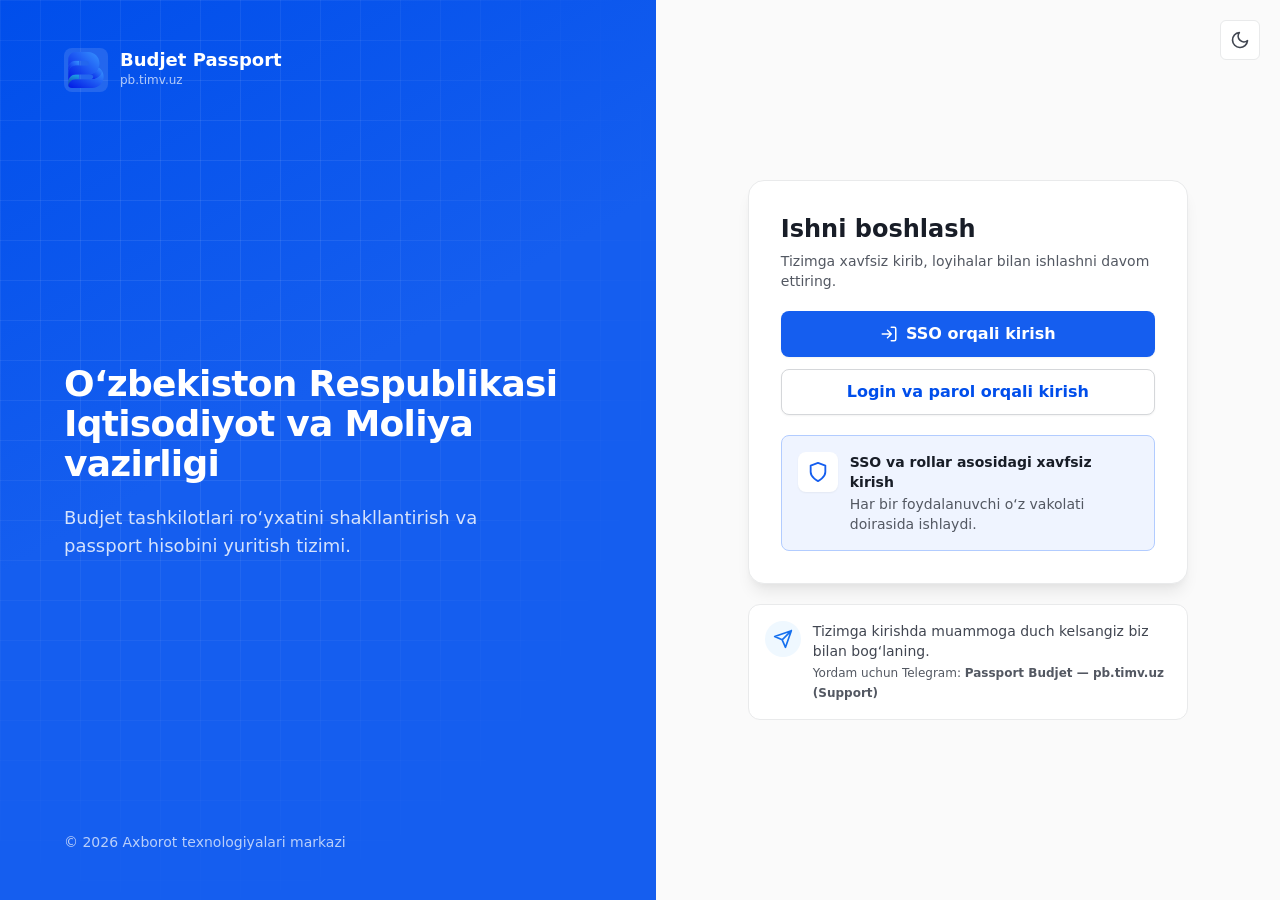
==== login.html @ 6e3089b6 "feat: profile dropdown overlay + modern login page Profile dropdown (header): - Clicking the header " ====
<!DOCTYPE html>
<html lang="uz" data-theme="light">
<head>
  <meta charset="UTF-8" />
  <meta name="viewport" content="width=device-width, initial-scale=1.0" />
  <title>Tizimga kirish — Budjet Passport</title>
  <link rel="icon" type="image/svg+xml" href="assets/img/Symbol.svg" />
  <link rel="stylesheet" href="assets/css/tokens.css" />
  <link rel="stylesheet" href="assets/css/base.css" />
  <link rel="stylesheet" href="assets/css/components.css" />
  <link rel="stylesheet" href="assets/css/login.css" />
  <script>
    (function () { try { var t = localStorage.getItem("pb.theme"); if (!t) t = matchMedia("(prefers-color-scheme: dark)").matches ? "dark" : "light"; document.documentElement.setAttribute("data-theme", t); } catch (e) {} })();
  </script>
</head>
<body>
  <div class="login">
    <!-- Hero / brand panel -->
    <aside class="login__hero">
      <div class="login__hero-grid" aria-hidden="true"></div>
      <div class="login__hero-inner">
        <div class="login__brand">
          <img src="assets/img/Symbol.svg" alt="" width="44" height="44" class="login__brand-mark" />
          <div>
            <div class="login__brand-name">Budjet Passport</div>
            <div class="login__brand-sub">pb.timv.uz</div>
          </div>
        </div>
        <div class="login__hero-body">
          <h1 class="login__hero-title">O‘zbekiston Respublikasi Iqtisodiyot va Moliya vazirligi</h1>
          <p class="login__hero-desc">Budjet tashkilotlari ro‘yxatini shakllantirish va passport hisobini yuritish tizimi.</p>
        </div>
        <div class="login__hero-foot">© 2026 Axborot texnologiyalari markazi</div>
      </div>
    </aside>

    <!-- Auth panel -->
    <main class="login__main">
      <button class="login__theme" type="button" id="theme-toggle" aria-label="Mavzu"></button>

      <div class="login__card">
        <div class="login__card-head">
          <h2 class="login__title">Ishni boshlash</h2>
          <p class="login__subtitle">Tizimga xavfsiz kirib, loyihalar bilan ishlashni davom ettiring.</p>
        </div>

        <!-- Primary actions -->
        <div class="login__actions" id="actions">
          <button class="btn btn--primary btn--lg" id="sso-btn" type="button">
            <span class="icon" aria-hidden="true"></span>
            <span>SSO orqali kirish</span>
          </button>
          <button class="btn btn--secondary btn--lg login__ghost-brand" id="pwd-toggle" type="button">
            Login va parol orqali kirish
          </button>
        </div>

        <!-- Login/password form (hidden until requested) -->
        <form class="login__form hidden" id="pwd-form" autocomplete="on">
          <div class="field">
            <label class="field__label" for="login">Login</label>
            <input class="input" id="login" name="login" type="text" placeholder="Foydalanuvchi nomi" required />
          </div>
          <div class="field">
            <label class="field__label" for="password">Parol</label>
            <input class="input" id="password" name="password" type="password" placeholder="••••••••" required />
          </div>
          <button class="btn btn--primary btn--lg" type="submit">Kirish</button>
          <button class="btn btn--tertiary" type="button" id="pwd-back">← Orqaga</button>
        </form>

        <!-- Info box -->
        <div class="login__info">
          <div class="login__info-icon"></div>
          <div>
            <div class="login__info-title">SSO va rollar asosidagi xavfsiz kirish</div>
            <div class="login__info-desc">Har bir foydalanuvchi o‘z vakolati doirasida ishlaydi.</div>
          </div>
        </div>
      </div>

      <!-- Telegram support -->
      <div class="login__support">
        <div class="login__support-icon"></div>
        <div>
          <div class="login__support-title">Tizimga kirishda muammoga duch kelsangiz biz bilan bog‘laning.</div>
          <div class="login__support-desc">Yordam uchun Telegram: <b>Passport Budjet — pb.timv.uz (Support)</b></div>
        </div>
      </div>
    </main>
  </div>

  <script src="assets/js/login.js"></script>
</body>
</html>
---- assets/css/tokens.css ----
/* ==========================================================================
   Design tokens — non-color primitives
   Source: Figma "Blue" design system (2. Radius, 3. Spacing, 4. Widths).
   Do not introduce values outside this file.
   ========================================================================== */
:root {
  /* -- Radius (2. Radius) -- */
  --radius-none: 0px;
  --radius-xxs: 2px;
  --radius-xs: 4px;
  --radius-sm: 6px;
  --radius-md: 8px;
  --radius-lg: 10px;
  --radius-xl: 12px;
  --radius-2xl: 16px;
  --radius-3xl: 20px;
  --radius-4xl: 24px;
  --radius-full: 9999px;

  /* -- Spacing (3. Spacing) -- */
  --spacing-none: 0px;
  --spacing-xxs: 2px;
  --spacing-xs: 4px;
  --spacing-sm: 6px;
  --spacing-md: 8px;
  --spacing-lg: 12px;
  --spacing-xl: 16px;
  --spacing-2xl: 20px;
  --spacing-3xl: 24px;
  --spacing-4xl: 32px;
  --spacing-5xl: 40px;
  --spacing-6xl: 48px;
  --spacing-7xl: 64px;
  --spacing-8xl: 80px;
  --spacing-9xl: 96px;
  --spacing-10xl: 128px;
  --spacing-11xl: 160px;

  /* -- Widths / containers (4. Widths) -- */
  --width-xxs: 320px;
  --width-xs: 384px;
  --width-sm: 480px;
  --width-md: 560px;
  --width-lg: 640px;
  --width-xl: 768px;
  --width-2xl: 1024px;
  --width-3xl: 1280px;
  --width-4xl: 1440px;
  --width-5xl: 1600px;
  --width-6xl: 1920px;
  --paragraph-max-width: 720px;

  /* -- Typography (Untitled UI type scale) -- */
  --font-family-base: "Inter", "Segoe UI", system-ui, -apple-system, "Helvetica Neue", Arial, sans-serif;
  --font-family-mono: "SFMono-Regular", ui-monospace, Menlo, Monaco, Consolas, monospace;

  --text-xs: 12px;    --text-xs-lh: 18px;
  --text-sm: 14px;    --text-sm-lh: 20px;
  --text-md: 16px;    --text-md-lh: 24px;
  --text-lg: 18px;    --text-lg-lh: 28px;
  --text-xl: 20px;    --text-xl-lh: 30px;
  --display-xs: 24px; --display-xs-lh: 32px;
  --display-sm: 30px; --display-sm-lh: 38px;
  --display-md: 36px; --display-md-lh: 44px;

  --font-weight-regular: 400;
  --font-weight-medium: 500;
  --font-weight-semibold: 600;
  --font-weight-bold: 700;

  /* -- Sizing tokens for app chrome -- */
  --sidebar-width: 280px;
  --sidebar-width-collapsed: 76px;
  --header-height: 64px;
  --container-max: var(--width-5xl);

  /* -- Motion -- */
  --transition-fast: 120ms ease;
  --transition-base: 200ms ease;
}

/* -- Shadows (Untitled UI elevation, light) -- */
:root,
[data-theme="light"] {
  --shadow-xs: 0 1px 2px 0 rgba(10, 13, 18, 0.05);
  --shadow-sm: 0 1px 3px 0 rgba(10, 13, 18, 0.10), 0 1px 2px -1px rgba(10, 13, 18, 0.10);
  --shadow-md: 0 4px 6px -1px rgba(10, 13, 18, 0.10), 0 2px 4px -2px rgba(10, 13, 18, 0.06);
  --shadow-lg: 0 12px 16px -4px rgba(10, 13, 18, 0.08), 0 4px 6px -2px rgba(10, 13, 18, 0.03);
  --shadow-xl: 0 20px 24px -4px rgba(10, 13, 18, 0.08), 0 8px 8px -4px rgba(10, 13, 18, 0.03);
  --shadow-2xl: 0 24px 48px -12px rgba(10, 13, 18, 0.18);
}

/* Shadows in dark mode use deeper alpha */
[data-theme="dark"] {
  --shadow-xs: 0 1px 2px 0 rgba(0, 0, 0, 0.30);
  --shadow-sm: 0 1px 3px 0 rgba(0, 0, 0, 0.40), 0 1px 2px -1px rgba(0, 0, 0, 0.40);
  --shadow-md: 0 4px 6px -1px rgba(0, 0, 0, 0.45), 0 2px 4px -2px rgba(0, 0, 0, 0.30);
  --shadow-lg: 0 12px 16px -4px rgba(0, 0, 0, 0.50), 0 4px 6px -2px rgba(0, 0, 0, 0.30);
  --shadow-xl: 0 20px 24px -4px rgba(0, 0, 0, 0.55), 0 8px 8px -4px rgba(0, 0, 0, 0.30);
  --shadow-2xl: 0 24px 48px -12px rgba(0, 0, 0, 0.65);
}

/* --------------------------------------------------------------------------
   Chart palette — derived from Utility color tokens (auto light/dark aware).
   Charts must consume ONLY these variables.
   -------------------------------------------------------------------------- */
:root {
  --chart-1: var(--utility-brand-500);
  --chart-2: var(--utility-blue-light-500);
  --chart-3: var(--utility-success-500);
  --chart-4: var(--utility-warning-500);
  --chart-5: var(--utility-pink-500);
  --chart-6: var(--utility-indigo-500);
  --chart-7: var(--utility-orange-500);
  --chart-8: var(--utility-purple-500);
  --chart-9: var(--utility-gray-blue-500);
  --chart-10: var(--utility-error-500);

  /* Semantic chart roles */
  --chart-positive: var(--utility-success-500);
  --chart-negative: var(--utility-error-500);
  --chart-neutral: var(--utility-gray-blue-400);
  --chart-plan: var(--utility-brand-400);
  --chart-actual: var(--utility-brand-600);
}
:root,
[data-theme="light"] {
  --text-primary: #181d27;
  --text-tertiary: #535862;
  --border-secondary: #e9eaeb;
  --text-error-primary: #d92d20;
  --border-error-subtle: #fda29b;
  --bg-primary: #ffffff;
  --bg-tertiary: #f5f5f5;
  --fg-secondary: #414651;
  --bg-brand-primary: #eff4ff;
  --bg-error-secondary: #fee4e2;
  --bg-warning-primary: #fffaeb;
  --bg-warning-secondary: #fef0c7;
  --bg-success-primary: #ecfdf3;
  --bg-success-secondary: #dcfae6;
  --fg-warning-primary: #dc6803;
  --fg-success-primary: #079455;
  --border-primary: #d5d7da;
  --text-warning-primary: #dc6803;
  --text-success-primary: #079455;
  --fg-white: #ffffff;
  --text-white: #ffffff;
  --bg-brand-solid: #155eef;
  --bg-secondary-solid: #535862;
  --bg-error-solid: #d92d20;
  --bg-warning-solid: #dc6803;
  --bg-success-solid: #079455;
  --fg-success-secondary: #17b26a;
  --text-secondary: #414651;
  --bg-secondary-hover: #f5f5f5;
  --fg-secondary-hover: #252b37;
  --bg-primary-hover: #fafafa;
  --bg-disabled: #f5f5f5;
  --fg-primary: #181d27;
  --fg-disabled: #a4a7ae;
  --text-disabled: #717680;
  --text-secondary-hover: #252b37;
  --text-tertiary-hover: #414651;
  --bg-active: #fafafa;
  --bg-brand-solid-hover: #004eeb;
  --border-brand: #2970ff;
  --border-disabled: #d5d7da;
  --border-error: #f04438;
  --bg-error-primary: #fef3f2;
  --fg-brand-secondary: #2970ff;
  --bg-brand-secondary: #d1e0ff;
  --fg-brand-primary: #155eef;
  --fg-quaternary: #a4a7ae;
  --fg-quaternary-hover: #717680;
  --fg-error-primary: #d92d20;
  --bg-secondary: #fafafa;
  --bg-disabled-subtle: #fafafa;
  --text-brand-secondary: #004eeb;
  --utility-blue-600: #1570ef;
  --bg-quaternary: #e9eaeb;
  --fg-disabled-subtle: #d5d7da;
  --utility-brand-600: #155eef;
  --utility-gray-700: #414651;
  --utility-error-600: #d92d20;
  --utility-warning-600: #dc6803;
  --utility-success-600: #079455;
  --utility-orange-600: #e04f16;
  --utility-blue-dark-600: #155eef;
  --utility-indigo-600: #444ce7;
  --utility-fuchsia-600: #ba24d5;
  --utility-pink-600: #dd2590;
  --utility-purple-600: #6938ef;
  --utility-orange-dark-600: #e62e05;
  --utility-blue-light-600: #0086c9;
  --utility-gray-600: #535862;
  --utility-brand-700: #004eeb;
  --utility-error-700: #b42318;
  --utility-warning-700: #b54708;
  --utility-success-700: #067647;
  --utility-blue-dark-700: #004eeb;
  --utility-indigo-700: #3538cd;
  --utility-purple-700: #5925dc;
  --utility-fuchsia-700: #9f1ab1;
  --utility-pink-700: #c11574;
  --utility-orange-dark-700: #bc1b06;
  --utility-orange-700: #b93815;
  --utility-blue-700: #175cd3;
  --utility-blue-light-700: #026aa2;
  --utility-gray-blue-600: #3e4784;
  --utility-gray-blue-700: #363f72;
  --utility-gray-500: #717680;
  --utility-brand-500: #2970ff;
  --utility-error-500: #f04438;
  --utility-warning-500: #f79009;
  --utility-success-500: #17b26a;
  --utility-gray-blue-500: #4e5ba6;
  --utility-blue-light-500: #0ba5ec;
  --utility-blue-500: #2e90fa;
  --utility-blue-dark-500: #2970ff;
  --utility-indigo-500: #6172f3;
  --utility-purple-500: #7a5af8;
  --utility-fuchsia-500: #d444f1;
  --utility-pink-500: #ee46bc;
  --utility-orange-dark-500: #ff4405;
  --utility-orange-500: #ef6820;
  --utility-gray-200: #e9eaeb;
  --utility-brand-200: #b2ccff;
  --utility-error-200: #fecdca;
  --utility-warning-200: #fedf89;
  --utility-success-200: #abefc6;
  --utility-gray-blue-200: #d5d9eb;
  --utility-blue-light-200: #b9e6fe;
  --utility-blue-200: #b2ddff;
  --utility-blue-dark-200: #b2ccff;
  --utility-indigo-200: #c7d7fe;
  --utility-purple-200: #d9d6fe;
  --utility-fuchsia-200: #f6d0fe;
  --utility-pink-200: #fcceee;
  --utility-orange-dark-200: #ffd6ae;
  --utility-orange-200: #f9dbaf;
  --utility-gray-50: #fafafa;
  --utility-brand-50: #eff4ff;
  --utility-error-50: #fef3f2;
  --utility-warning-50: #fffaeb;
  --utility-success-50: #ecfdf3;
  --utility-gray-blue-50: #f8f9fc;
  --utility-blue-light-50: #f0f9ff;
  --utility-blue-50: #eff8ff;
  --utility-blue-dark-50: #eff4ff;
  --utility-indigo-50: #eef4ff;
  --utility-purple-50: #f4f3ff;
  --utility-fuchsia-50: #fdf4ff;
  --utility-pink-50: #fdf2fa;
  --utility-orange-dark-50: #fff4ed;
  --utility-orange-50: #fef6ee;
  --utility-gray-100: #f5f5f5;
  --utility-brand-100: #d1e0ff;
  --utility-error-100: #fee4e2;
  --utility-warning-100: #fef0c7;
  --utility-success-100: #dcfae6;
  --utility-gray-blue-100: #eaecf5;
  --utility-blue-light-100: #e0f2fe;
  --utility-blue-100: #d1e9ff;
  --utility-blue-dark-100: #d1e0ff;
  --utility-indigo-100: #e0eaff;
  --utility-purple-100: #ebe9fe;
  --utility-fuchsia-100: #fbe8ff;
  --utility-pink-100: #fce7f6;
  --utility-orange-dark-100: #ffe6d5;
  --utility-orange-100: #fdead7;
  --utility-gray-400: #a4a7ae;
  --utility-brand-400: #528bff;
  --utility-error-400: #f97066;
  --utility-warning-400: #fdb022;
  --utility-success-400: #47cd89;
  --utility-gray-blue-400: #717bbc;
  --utility-blue-light-400: #36bffa;
  --utility-blue-400: #53b1fd;
  --utility-blue-dark-400: #528bff;
  --utility-indigo-400: #8098f9;
  --utility-purple-400: #9b8afb;
  --utility-fuchsia-400: #e478fa;
  --utility-pink-400: #f670c7;
  --utility-orange-dark-400: #ff692e;
  --utility-orange-400: #f38744;
  --fg-warning-secondary: #f79009;
  --fg-error-secondary: #f04438;
  --border-disabled-subtle: #e9eaeb;
  --text-placeholder: #717680;
  --text-placeholder-subtle: #d5d7da;
  --text-brand-tertiary: #155eef;
  --bg-primary-alt: #ffffff;
  --fg-tertiary: #535862;
  --fg-tertiary-hover: #414651;
  --bg-brand-primary-alt: #eff4ff;
  --fg-brand-primary-alt: #155eef;
  --bg-secondary-alt: #fafafa;
  --text-quaternary: #717680;
  --bg-overlay: #0a0d12;
  --utility-brand-50-alt: #eff4ff;
  --utility-brand-100-alt: #d1e0ff;
  --utility-brand-200-alt: #b2ccff;
  --utility-brand-400-alt: #528bff;
  --utility-brand-500-alt: #2970ff;
  --utility-brand-600-alt: #155eef;
  --utility-brand-700-alt: #004eeb;
  --utility-brand-300: #84adff;
  --bg-secondary-subtle: #fdfdfd;
  --utility-gray-300: #d5d7da;
  --utility-brand-900: #00359e;
  --utility-gray-900: #181d27;
  --utility-brand-800: #0040c1;
  --utility-gray-800: #252b37;
  --border-tertiary: #f5f5f5;
  --text-brand-primary: #00359e;
  --bg-brand-section: #0040c1;
  --text-primary-on-brand: #ffffff;
  --text-secondary-on-brand: #b2ccff;
  --text-tertiary-on-brand: #b2ccff;
  --bg-brand-section-subtle: #004eeb;
  --text-quaternary-on-brand: #84adff;
  --text-brand-tertiary-alt: #155eef;
  --bg-primary-solid: #0a0d12;
  --utility-brand-300-alt: #84adff;
  --utility-brand-800-alt: #0040c1;
  --utility-brand-900-alt: #00359e;
  --utility-error-300: #fda29b;
  --utility-warning-300: #fec84b;
  --utility-success-300: #75e0a7;
  --utility-gray-blue-300: #b3b8db;
  --utility-blue-light-300: #7cd4fd;
  --utility-blue-300: #84caff;
  --utility-blue-dark-300: #84adff;
  --utility-indigo-300: #a4bcfd;
  --utility-purple-300: #bdb4fe;
  --utility-fuchsia-300: #eeaafd;
  --utility-pink-300: #faa7e0;
  --utility-orange-dark-300: #ff9c66;
  --utility-orange-300: #f7b27a;
  --border-brand-alt: #155eef;
  --utility-green-50: #edfcf2;
  --utility-green-100: #d3f8df;
  --utility-green-200: #aaf0c4;
  --utility-green-300: #73e2a3;
  --utility-green-400: #3ccb7f;
  --utility-green-500: #16b364;
  --utility-green-600: #099250;
  --utility-green-700: #087443;
  --utility-yellow-50: #fefbe8;
  --utility-yellow-100: #fef7c3;
  --utility-yellow-200: #feee95;
  --utility-yellow-300: #fde272;
  --utility-yellow-400: #fac515;
  --utility-yellow-500: #eaaa08;
  --utility-yellow-600: #ca8504;
  --utility-yellow-700: #a15c07;
  --border-secondary-alt: rgba(0, 0, 0, 0.08);
  --fg-brand-secondary-alt: #2970ff;
  --text-error-primary-hover: #b42318;
  --fg-brand-secondary-hover: #155eef;
  --bg-error-solid-hover: #b42318;
  --text-brand-secondary-hover: #0040c1;
}

[data-theme="dark"] {
  --text-primary: #f7f7f7;
  --text-tertiary: #94979c;
  --border-secondary: #22262f;
  --text-error-primary: #f97066;
  --border-error-subtle: #f04438;
  --bg-primary: #0c0e12;
  --bg-tertiary: #13161b;
  --fg-secondary: #cecfd2;
  --bg-brand-primary: #2970ff;
  --bg-error-secondary: #d92d20;
  --bg-warning-primary: #4e1d09;
  --bg-warning-secondary: #dc6803;
  --bg-success-primary: #053321;
  --bg-success-secondary: #079455;
  --fg-warning-primary: #f79009;
  --fg-success-primary: #17b26a;
  --border-primary: #373a41;
  --text-warning-primary: #fdb022;
  --text-success-primary: #47cd89;
  --fg-white: #ffffff;
  --text-white: #ffffff;
  --bg-brand-solid: #155eef;
  --bg-secondary-solid: #61656c;
  --bg-error-solid: #d92d20;
  --bg-warning-solid: #dc6803;
  --bg-success-solid: #079455;
  --fg-success-secondary: #47cd89;
  --text-secondary: #cecfd2;
  --bg-secondary-hover: #22262f;
  --fg-secondary-hover: #ececed;
  --bg-primary-hover: #22262f;
  --bg-disabled: #22262f;
  --fg-primary: #ffffff;
  --fg-disabled: #85888e;
  --text-disabled: #85888e;
  --text-secondary-hover: #ececed;
  --text-tertiary-hover: #cecfd2;
  --bg-active: #22262f;
  --bg-brand-solid-hover: #2970ff;
  --border-brand: #528bff;
  --border-disabled: #373a41;
  --border-error: #f97066;
  --bg-error-primary: #55160c;
  --fg-brand-secondary: #2970ff;
  --bg-brand-secondary: #155eef;
  --fg-brand-primary: #2970ff;
  --fg-quaternary: #61656c;
  --fg-quaternary-hover: #85888e;
  --fg-error-primary: #f04438;
  --bg-secondary: #13161b;
  --bg-disabled-subtle: #13161b;
  --text-brand-secondary: #cecfd2;
  --utility-blue-600: #53b1fd;
  --bg-quaternary: #373a41;
  --fg-disabled-subtle: #61656c;
  --utility-brand-600: #528bff;
  --utility-gray-700: #cecfd2;
  --utility-error-600: #f97066;
  --utility-warning-600: #fdb022;
  --utility-success-600: #47cd89;
  --utility-orange-600: #f38744;
  --utility-blue-dark-600: #528bff;
  --utility-indigo-600: #8098f9;
  --utility-fuchsia-600: #e478fa;
  --utility-pink-600: #f670c7;
  --utility-purple-600: #9b8afb;
  --utility-orange-dark-600: #ff692e;
  --utility-blue-light-600: #36bffa;
  --utility-gray-600: #94979c;
  --utility-brand-700: #84adff;
  --utility-error-700: #fda29b;
  --utility-warning-700: #fec84b;
  --utility-success-700: #75e0a7;
  --utility-blue-dark-700: #84adff;
  --utility-indigo-700: #a4bcfd;
  --utility-purple-700: #bdb4fe;
  --utility-fuchsia-700: #eeaafd;
  --utility-pink-700: #faa7e0;
  --utility-orange-dark-700: #ff9c66;
  --utility-orange-700: #f7b27a;
  --utility-blue-700: #84caff;
  --utility-blue-light-700: #7cd4fd;
  --utility-gray-blue-600: #717bbc;
  --utility-gray-blue-700: #b3b8db;
  --utility-gray-500: #85888e;
  --utility-brand-500: #2970ff;
  --utility-error-500: #f04438;
  --utility-warning-500: #f79009;
  --utility-success-500: #17b26a;
  --utility-gray-blue-500: #4e5ba6;
  --utility-blue-light-500: #0ba5ec;
  --utility-blue-500: #2e90fa;
  --utility-blue-dark-500: #2970ff;
  --utility-indigo-500: #6172f3;
  --utility-purple-500: #7a5af8;
  --utility-fuchsia-500: #d444f1;
  --utility-pink-500: #ee46bc;
  --utility-orange-dark-500: #ff4405;
  --utility-orange-500: #ef6820;
  --utility-gray-200: #373a41;
  --utility-brand-200: #0040c1;
  --utility-error-200: #912018;
  --utility-warning-200: #93370d;
  --utility-success-200: #085d3a;
  --utility-gray-blue-200: #293056;
  --utility-blue-light-200: #065986;
  --utility-blue-200: #1849a9;
  --utility-blue-dark-200: #0040c1;
  --utility-indigo-200: #2d31a6;
  --utility-purple-200: #4a1fb8;
  --utility-fuchsia-200: #821890;
  --utility-pink-200: #9e165f;
  --utility-orange-dark-200: #97180c;
  --utility-orange-200: #932f19;
  --utility-gray-50: #13161b;
  --utility-brand-50: #002266;
  --utility-error-50: #55160c;
  --utility-warning-50: #4e1d09;
  --utility-success-50: #053321;
  --utility-gray-blue-50: #0d0f1c;
  --utility-blue-light-50: #062c41;
  --utility-blue-50: #102a56;
  --utility-blue-dark-50: #002266;
  --utility-indigo-50: #1f235b;
  --utility-purple-50: #27115f;
  --utility-fuchsia-50: #47104c;
  --utility-pink-50: #4e0d30;
  --utility-orange-dark-50: #57130a;
  --utility-orange-50: #511c10;
  --utility-gray-100: #22262f;
  --utility-brand-100: #00359e;
  --utility-error-100: #7a271a;
  --utility-warning-100: #7a2e0e;
  --utility-success-100: #074d31;
  --utility-gray-blue-100: #101323;
  --utility-blue-light-100: #0b4a6f;
  --utility-blue-100: #194185;
  --utility-blue-dark-100: #00359e;
  --utility-indigo-100: #2d3282;
  --utility-purple-100: #3e1c96;
  --utility-fuchsia-100: #6f1877;
  --utility-pink-100: #851651;
  --utility-orange-dark-100: #771a0d;
  --utility-orange-100: #772917;
  --utility-gray-400: #61656c;
  --utility-brand-400: #155eef;
  --utility-error-400: #d92d20;
  --utility-warning-400: #dc6803;
  --utility-success-400: #079455;
  --utility-gray-blue-400: #3e4784;
  --utility-blue-light-400: #0086c9;
  --utility-blue-400: #1570ef;
  --utility-blue-dark-400: #155eef;
  --utility-indigo-400: #444ce7;
  --utility-purple-400: #6938ef;
  --utility-fuchsia-400: #ba24d5;
  --utility-pink-400: #dd2590;
  --utility-orange-dark-400: #e62e05;
  --utility-orange-400: #e04f16;
  --fg-warning-secondary: #fdb022;
  --fg-error-secondary: #f97066;
  --border-disabled-subtle: #22262f;
  --text-placeholder: #85888e;
  --text-placeholder-subtle: #373a41;
  --text-brand-tertiary: #94979c;
  --bg-primary-alt: #fafafa;
  --fg-tertiary: #94979c;
  --fg-tertiary-hover: #cecfd2;
  --bg-brand-primary-alt: #fafafa;
  --fg-brand-primary-alt: #cecfd2;
  --bg-secondary-alt: #ffffff;
  --text-quaternary: #94979c;
  --bg-overlay: #22262f;
  --utility-brand-50-alt: #fafafa;
  --utility-brand-100-alt: #f5f5f5;
  --utility-brand-200-alt: #e9eaeb;
  --utility-brand-400-alt: #a4a7ae;
  --utility-brand-500-alt: #717680;
  --utility-brand-600-alt: #535862;
  --utility-brand-700-alt: #414651;
  --utility-brand-300: #004eeb;
  --bg-secondary-subtle: #13161b;
  --utility-gray-300: #373a41;
  --utility-brand-900: #d1e0ff;
  --utility-gray-900: #f0f0f1;
  --utility-brand-800: #b2ccff;
  --utility-gray-800: #ececed;
  --border-tertiary: #22262f;
  --text-brand-primary: #f7f7f7;
  --bg-brand-section: #fafafa;
  --text-primary-on-brand: #f7f7f7;
  --text-secondary-on-brand: #cecfd2;
  --text-tertiary-on-brand: #94979c;
  --bg-brand-section-subtle: #ffffff;
  --text-quaternary-on-brand: #94979c;
  --text-brand-tertiary-alt: #f7f7f7;
  --bg-primary-solid: #fafafa;
  --utility-brand-300-alt: #d5d7da;
  --utility-brand-800-alt: #252b37;
  --utility-brand-900-alt: #181d27;
  --utility-error-300: #b42318;
  --utility-warning-300: #b54708;
  --utility-success-300: #067647;
  --utility-gray-blue-300: #363f72;
  --utility-blue-light-300: #026aa2;
  --utility-blue-300: #175cd3;
  --utility-blue-dark-300: #004eeb;
  --utility-indigo-300: #3538cd;
  --utility-purple-300: #5925dc;
  --utility-fuchsia-300: #9f1ab1;
  --utility-pink-300: #c11574;
  --utility-orange-dark-300: #bc1b06;
  --utility-orange-300: #b93815;
  --border-brand-alt: #373a41;
  --utility-green-50: #052e1c;
  --utility-green-100: #084c2e;
  --utility-green-200: #095c37;
  --utility-green-300: #087443;
  --utility-green-400: #099250;
  --utility-green-500: #16b364;
  --utility-green-600: #3ccb7f;
  --utility-green-700: #73e2a3;
  --utility-yellow-50: #542c0d;
  --utility-yellow-100: #713b12;
  --utility-yellow-200: #854a0e;
  --utility-yellow-300: #a15c07;
  --utility-yellow-400: #ca8504;
  --utility-yellow-500: #eaaa08;
  --utility-yellow-600: #fac515;
  --utility-yellow-700: #fde272;
  --border-secondary-alt: #22262f;
  --fg-brand-secondary-alt: #61656c;
  --text-error-primary-hover: #fda29b;
  --fg-brand-secondary-hover: #85888e;
  --bg-error-solid-hover: #f04438;
  --text-brand-secondary-hover: #ececed;
}
---- assets/css/base.css ----
/* ==========================================================================
   Base reset + primitives. Uses only design tokens from tokens.css.
   ========================================================================== */
*, *::before, *::after { box-sizing: border-box; }
* { margin: 0; }

html { -webkit-text-size-adjust: 100%; }

body {
  font-family: var(--font-family-base);
  font-size: var(--text-sm);
  line-height: var(--text-sm-lh);
  color: var(--text-primary);
  background-color: var(--bg-secondary);
  -webkit-font-smoothing: antialiased;
  text-rendering: optimizeLegibility;
  min-height: 100vh;
}

img, svg, video, canvas { display: block; max-width: 100%; }
canvas { height: auto; }

button, input, select, textarea { font: inherit; color: inherit; }
button { cursor: pointer; background: none; border: none; }
a { color: var(--text-brand-secondary); text-decoration: none; }
a:hover { text-decoration: underline; }

ul, ol { list-style: none; padding: 0; }

:focus-visible {
  outline: 2px solid var(--border-brand);
  outline-offset: 2px;
  border-radius: var(--radius-xs);
}

/* Scrollbars */
* { scrollbar-width: thin; scrollbar-color: var(--border-primary) transparent; }
*::-webkit-scrollbar { width: 10px; height: 10px; }
*::-webkit-scrollbar-thumb { background: var(--border-primary); border-radius: var(--radius-full); border: 2px solid transparent; background-clip: content-box; }
*::-webkit-scrollbar-track { background: transparent; }

/* ---- Typography helpers ---- */
.text-display-sm { font-size: var(--display-sm); line-height: var(--display-sm-lh); font-weight: var(--font-weight-semibold); letter-spacing: -0.02em; }
.text-display-xs { font-size: var(--display-xs); line-height: var(--display-xs-lh); font-weight: var(--font-weight-semibold); letter-spacing: -0.01em; }
.text-xl  { font-size: var(--text-xl); line-height: var(--text-xl-lh); }
.text-lg  { font-size: var(--text-lg); line-height: var(--text-lg-lh); }
.text-md  { font-size: var(--text-md); line-height: var(--text-md-lh); }
.text-sm  { font-size: var(--text-sm); line-height: var(--text-sm-lh); }
.text-xs  { font-size: var(--text-xs); line-height: var(--text-xs-lh); }
.font-medium { font-weight: var(--font-weight-medium); }
.font-semibold { font-weight: var(--font-weight-semibold); }
.font-bold { font-weight: var(--font-weight-bold); }
.text-secondary { color: var(--text-secondary); }
.text-tertiary { color: var(--text-tertiary); }
.text-brand { color: var(--text-brand-secondary); }
.tabular { font-variant-numeric: tabular-nums; font-feature-settings: "tnum"; }

/* ---- Layout utilities ---- */
.flex { display: flex; }
.flex-col { flex-direction: column; }
.items-center { align-items: center; }
.items-start { align-items: flex-start; }
.justify-between { justify-content: space-between; }
.justify-center { justify-content: center; }
.flex-wrap { flex-wrap: wrap; }
.flex-1 { flex: 1 1 0%; }
.gap-xs { gap: var(--spacing-xs); }
.gap-md { gap: var(--spacing-md); }
.gap-lg { gap: var(--spacing-lg); }
.gap-xl { gap: var(--spacing-xl); }
.gap-2xl { gap: var(--spacing-2xl); }
.grid { display: grid; }
.hidden { display: none !important; }
.w-full { width: 100%; }
.mt-md { margin-top: var(--spacing-md); }
.mt-xl { margin-top: var(--spacing-xl); }
.mb-md { margin-bottom: var(--spacing-md); }

/* Visually hidden (screen-reader only) */
.sr-only {
  position: absolute; width: 1px; height: 1px; padding: 0; margin: -1px;
  overflow: hidden; clip: rect(0,0,0,0); white-space: nowrap; border: 0;
}

/* Responsive grid columns */
.cols { display: grid; gap: var(--spacing-xl); grid-template-columns: repeat(var(--cols, 1), minmax(0, 1fr)); }
@media (max-width: 1024px) { .cols { grid-template-columns: repeat(var(--cols-md, var(--cols, 1)), minmax(0, 1fr)); } }
@media (max-width: 640px)  { .cols { grid-template-columns: 1fr; } }
---- assets/css/components.css ----
/* ==========================================================================
   Reusable components. Token-driven. Reusable for future Admin (multi-org).
   ========================================================================== */

/* ---------- Icon base (prevents unconstrained SVGs from blowing up) ---------- */
.icon { display: inline-flex; align-items: center; justify-content: center; width: 20px; height: 20px; flex: none; line-height: 0; }
.icon > svg { display: block; width: 100%; height: 100%; }
.kpi__trend .icon { width: 14px; height: 14px; }

/* ---------- Buttons (primary / secondary / tertiary hierarchy) ---------- */
.btn {
  display: inline-flex; align-items: center; justify-content: center; gap: var(--spacing-md);
  padding: var(--spacing-md) var(--spacing-lg);
  border-radius: var(--radius-md);
  font-weight: var(--font-weight-semibold); font-size: var(--text-sm);
  border: 1px solid transparent; white-space: nowrap;
  transition: background var(--transition-fast), color var(--transition-fast), border-color var(--transition-fast);
}
.btn:hover { text-decoration: none; }
.btn:disabled { cursor: not-allowed; opacity: 1; background: var(--bg-disabled); color: var(--text-disabled); border-color: var(--border-disabled); box-shadow: none; }
.btn .icon { width: 18px; height: 18px; }

.btn--primary { background: var(--bg-brand-solid); color: var(--text-white); box-shadow: var(--shadow-xs); }
.btn--primary:hover:not(:disabled) { background: var(--bg-brand-solid-hover); }

.btn--secondary { background: var(--bg-primary); color: var(--text-secondary); border-color: var(--border-primary); box-shadow: var(--shadow-xs); }
.btn--secondary:hover:not(:disabled) { background: var(--bg-primary-hover); color: var(--text-secondary-hover); }

.btn--tertiary { background: transparent; color: var(--text-tertiary); }
.btn--tertiary:hover:not(:disabled) { background: var(--bg-primary-hover); color: var(--text-tertiary-hover); }

.btn--danger { background: var(--bg-error-solid); color: var(--text-white); box-shadow: var(--shadow-xs); }
.btn--danger:hover:not(:disabled) { background: var(--bg-error-solid-hover); }

.btn--sm { padding: var(--spacing-sm) var(--spacing-lg); font-size: var(--text-xs); }
.btn--icon { padding: var(--spacing-md); }
@media (max-width: 640px) { .btn__label-md { display: none; } }

/* ---------- StatusBadge ---------- */
.badge {
  display: inline-flex; align-items: center; gap: var(--spacing-sm);
  padding: 2px var(--spacing-md); border-radius: var(--radius-full);
  font-size: var(--text-xs); line-height: var(--text-xs-lh); font-weight: var(--font-weight-medium);
  border: 1px solid transparent; white-space: nowrap;
}
.badge::before { content: ""; width: 6px; height: 6px; border-radius: var(--radius-full); background: currentColor; flex: none; }
.badge--dotless::before { display: none; }
.badge--success { background: var(--bg-success-primary); color: var(--utility-success-700); border-color: var(--utility-success-200); }
.badge--warning { background: var(--bg-warning-primary); color: var(--utility-warning-700); border-color: var(--utility-warning-200); }
.badge--danger  { background: var(--bg-error-primary);   color: var(--utility-error-700);   border-color: var(--utility-error-200); }
.badge--brand   { background: var(--utility-brand-50);    color: var(--utility-brand-700);   border-color: var(--utility-brand-200); }
.badge--neutral { background: var(--bg-secondary);       color: var(--utility-gray-700);    border-color: var(--border-primary); }

/* ---------- KPI Card ---------- */
.kpi {
  background: var(--bg-primary); border: 1px solid var(--border-secondary);
  border-radius: var(--radius-xl); padding: var(--spacing-2xl); box-shadow: var(--shadow-xs);
  display: flex; flex-direction: column; gap: var(--spacing-md); min-width: 0;
}
.kpi__top { display: flex; align-items: flex-start; justify-content: space-between; gap: var(--spacing-md); }
.kpi__label { color: var(--text-tertiary); font-weight: var(--font-weight-medium); font-size: var(--text-sm); }
.kpi__icon { width: 40px; height: 40px; flex: none; border-radius: var(--radius-md); display: grid; place-items: center; background: var(--utility-brand-50); color: var(--utility-brand-600); border: 1px solid var(--utility-brand-100); }
.kpi__icon .icon { width: 20px; height: 20px; }
.kpi__value { font-size: var(--display-xs); line-height: var(--display-xs-lh); font-weight: var(--font-weight-semibold); color: var(--text-primary); font-variant-numeric: tabular-nums; }
.kpi__foot { display: flex; align-items: center; justify-content: space-between; gap: var(--spacing-md); }
.kpi__trend { display: inline-flex; align-items: center; gap: var(--spacing-xs); font-size: var(--text-xs); font-weight: var(--font-weight-medium); }
.kpi__trend--up { color: var(--text-success-primary); }
.kpi__trend--down { color: var(--text-error-primary); }
.kpi__spark { width: 96px; height: 32px; flex: none; }

/* ---------- DataTable ---------- */
.table-wrap { width: 100%; overflow-x: auto; border-radius: var(--radius-xl); border: 1px solid var(--border-secondary); background: var(--bg-primary); }
.table { width: 100%; border-collapse: separate; border-spacing: 0; font-size: var(--text-sm); }
.table th, .table td { padding: var(--spacing-lg) var(--spacing-xl); text-align: left; vertical-align: middle; white-space: nowrap; }
.table thead th {
  position: sticky; top: 0; z-index: 2;
  background: var(--bg-secondary); color: var(--text-tertiary);
  font-weight: var(--font-weight-semibold); font-size: var(--text-xs);
  border-bottom: 1px solid var(--border-secondary);
}
.table tbody td { border-bottom: 1px solid var(--border-secondary); color: var(--text-secondary); }
.table tbody tr:last-child td { border-bottom: none; }
.table tbody tr:hover td { background: var(--bg-primary-hover); }
.table .num { text-align: right; font-variant-numeric: tabular-nums; }
.table .strong { color: var(--text-primary); font-weight: var(--font-weight-medium); }
.table tfoot td { padding: var(--spacing-lg) var(--spacing-xl); font-weight: var(--font-weight-semibold); color: var(--text-primary); background: var(--bg-secondary); border-top: 1px solid var(--border-primary); }

/* Sticky first column + sticky right actions on small screens */
.table--sticky th.col-sticky-left, .table--sticky td.col-sticky-left {
  position: sticky; left: 0; z-index: 1; background: var(--bg-primary);
}
.table--sticky thead th.col-sticky-left { z-index: 3; background: var(--bg-secondary); }
.table--sticky th.col-sticky-right, .table--sticky td.col-sticky-right {
  position: sticky; right: 0; z-index: 1; background: var(--bg-primary);
  box-shadow: -8px 0 8px -8px var(--alpha-black-20);
}
.table--sticky thead th.col-sticky-right { z-index: 3; background: var(--bg-secondary); }
.table tbody tr:hover td.col-sticky-left,
.table tbody tr:hover td.col-sticky-right { background: var(--bg-primary-hover); }

/* ---------- Tabs (scrollable, no duplicate-in-overflow bug) ---------- */
.tabs { display: flex; align-items: center; gap: var(--spacing-xs); border-bottom: 1px solid var(--border-secondary); overflow-x: auto; scrollbar-width: none; }
.tabs::-webkit-scrollbar { display: none; }
.tab {
  padding: var(--spacing-md) var(--spacing-lg); font-weight: var(--font-weight-semibold);
  color: var(--text-tertiary); font-size: var(--text-sm); white-space: nowrap;
  border-bottom: 2px solid transparent; margin-bottom: -1px;
}
.tab:hover { color: var(--text-secondary); }
.tab.is-active { color: var(--fg-brand-primary); border-bottom-color: var(--fg-brand-primary); }

/* ---------- Segmented control (chart <-> table toggle) ---------- */
.segmented { display: inline-flex; padding: 2px; gap: 2px; background: var(--bg-secondary); border: 1px solid var(--border-secondary); border-radius: var(--radius-md); }
.segmented__btn {
  display: inline-flex; align-items: center; gap: var(--spacing-xs);
  padding: var(--spacing-xs) var(--spacing-md); border-radius: var(--radius-sm);
  font-size: var(--text-xs); font-weight: var(--font-weight-medium); color: var(--text-tertiary);
}
.segmented__btn .icon { width: 16px; height: 16px; }
.segmented__btn.is-active { background: var(--bg-primary); color: var(--text-secondary); box-shadow: var(--shadow-xs); }

/* ---------- FormField ---------- */
.field { display: flex; flex-direction: column; gap: var(--spacing-sm); }
.field__label { font-weight: var(--font-weight-medium); color: var(--text-secondary); font-size: var(--text-sm); display: flex; align-items: center; gap: var(--spacing-sm); }
.field__label .req { color: var(--text-error-primary); }
.field__badge { font-size: var(--text-xs); font-weight: var(--font-weight-medium); padding: 0 var(--spacing-sm); border-radius: var(--radius-xs); }
.field__badge--fx { background: var(--bg-brand-primary); color: var(--utility-brand-700); }        /* computed */
.field__badge--ro { background: var(--bg-secondary); color: var(--text-tertiary); }                 /* read-only */
.input, .select, .textarea {
  width: 100%; box-sizing: border-box;
  padding: var(--spacing-md) var(--spacing-lg);
  background: var(--bg-primary); color: var(--text-primary);
  border: 1px solid var(--border-primary); border-radius: var(--radius-md);
  box-shadow: var(--shadow-xs); transition: border-color var(--transition-fast), box-shadow var(--transition-fast);
  font-size: var(--text-md);
}
.input::placeholder { color: var(--text-placeholder); }
.input:focus, .select:focus, .textarea:focus { outline: none; border-color: var(--border-brand); box-shadow: 0 0 0 4px var(--utility-brand-100); }
.input:disabled, .select:disabled { background: var(--bg-disabled-subtle); color: var(--text-disabled); cursor: not-allowed; box-shadow: none; }
.input.is-fx { background: var(--bg-brand-primary); color: var(--text-primary); border-style: dashed; border-color: var(--border-brand); }
.field__hint { color: var(--text-tertiary); font-size: var(--text-xs); }
.field__error { color: var(--text-error-primary); font-size: var(--text-xs); }
.field.has-error .input { border-color: var(--border-error); box-shadow: 0 0 0 4px var(--utility-error-100); }

/* ---------- EmptyState (single unified style) ---------- */
.empty { display: flex; flex-direction: column; align-items: center; text-align: center; padding: var(--spacing-6xl) var(--spacing-2xl); gap: var(--spacing-md); }
.empty__icon { width: 48px; height: 48px; border-radius: var(--radius-md); display: grid; place-items: center; background: var(--bg-secondary); color: var(--fg-quaternary); border: 1px solid var(--border-secondary); }
.empty__title { font-weight: var(--font-weight-semibold); color: var(--text-primary); }
.empty__desc { color: var(--text-tertiary); max-width: 360px; }
.empty__cta { margin-top: var(--spacing-md); }

/* ---------- Drawer ---------- */
.drawer {
  position: fixed; top: 0; right: 0; height: 100dvh; width: min(var(--width-sm), 100vw);
  background: var(--bg-primary); border-left: 1px solid var(--border-secondary);
  box-shadow: var(--shadow-2xl); z-index: 50;
  transform: translateX(100%); transition: transform var(--transition-base);
  display: flex; flex-direction: column;
}
.drawer.is-open { transform: translateX(0); }
.drawer__head { display: flex; align-items: flex-start; justify-content: space-between; gap: var(--spacing-lg); padding: var(--spacing-2xl); border-bottom: 1px solid var(--border-secondary); }
.drawer__title { font-weight: var(--font-weight-semibold); font-size: var(--text-lg); color: var(--text-primary); }
.drawer__desc { color: var(--text-tertiary); font-size: var(--text-sm); margin-top: 2px; }
.drawer__body { flex: 1; overflow-y: auto; padding: var(--spacing-2xl); display: flex; flex-direction: column; gap: var(--spacing-xl); }
.drawer__foot { display: flex; gap: var(--spacing-md); padding: var(--spacing-xl) var(--spacing-2xl); border-top: 1px solid var(--border-secondary); }
.drawer__foot .btn { flex: 1; }
.icon-btn { width: 36px; height: 36px; border-radius: var(--radius-sm); display: grid; place-items: center; color: var(--fg-quaternary); flex: none; }
.icon-btn:hover { background: var(--bg-primary-hover); color: var(--fg-secondary); }

/* ---------- Gauge / progress ---------- */
.progress { height: 8px; border-radius: var(--radius-full); background: var(--bg-secondary); overflow: hidden; }
.progress__bar { height: 100%; border-radius: var(--radius-full); background: var(--bg-brand-solid); transition: width var(--transition-base); }
.progress__bar--success { background: var(--bg-success-solid); }
.progress__bar--warning { background: var(--bg-warning-solid); }

/* ---------- Structured contact list ---------- */
.contact-list { display: flex; flex-direction: column; gap: var(--spacing-md); }
.contact { display: flex; align-items: center; gap: var(--spacing-md); }
.contact__name { color: var(--text-primary); font-weight: var(--font-weight-medium); }
.contact__meta { color: var(--text-tertiary); font-size: var(--text-xs); }

/* ---------- Language / theme menu ---------- */
.menu { position: relative; }
.menu__panel {
  position: absolute; right: 0; top: calc(100% + 6px); min-width: 180px;
  background: var(--bg-primary); border: 1px solid var(--border-secondary);
  border-radius: var(--radius-md); box-shadow: var(--shadow-lg); padding: var(--spacing-xs);
  z-index: 60; display: none;
}
.menu__panel.is-open { display: block; }
.menu__item { display: flex; align-items: center; justify-content: space-between; gap: var(--spacing-md); width: 100%; padding: var(--spacing-md) var(--spacing-lg); border-radius: var(--radius-sm); color: var(--text-secondary); font-weight: var(--font-weight-medium); text-align: left; }
.menu__item:hover { background: var(--bg-primary-hover); }
.menu__item.is-active { color: var(--fg-brand-primary); }
.menu__check { width: 16px; height: 16px; }

/* ---------- Tooltip (title-based) ---------- */
[data-tooltip] { position: relative; }
---- assets/css/login.css ----
/* ==========================================================================
   Login page — modern split layout. Uses design tokens only.
   ========================================================================== */
.login {
  min-height: 100vh; min-height: 100dvh;
  display: grid; grid-template-columns: 1.05fr 1fr;
  background: var(--bg-secondary);
}

/* ---------- Hero / brand panel ---------- */
.login__hero {
  position: relative; overflow: hidden;
  background: linear-gradient(150deg, var(--utility-brand-700) 0%, var(--utility-brand-600) 45%, var(--utility-blue-dark-600, #155eef) 100%);
  color: #fff; display: flex;
}
.login__hero-grid {
  position: absolute; inset: 0;
  background-image:
    linear-gradient(rgba(255,255,255,0.08) 1px, transparent 1px),
    linear-gradient(90deg, rgba(255,255,255,0.08) 1px, transparent 1px);
  background-size: 40px 40px;
  mask-image: radial-gradient(ellipse at 30% 30%, #000 20%, transparent 75%);
  -webkit-mask-image: radial-gradient(ellipse at 30% 30%, #000 20%, transparent 75%);
}
.login__hero-inner {
  position: relative; z-index: 1; display: flex; flex-direction: column;
  padding: var(--spacing-6xl) var(--spacing-7xl); width: 100%; max-width: 640px;
}
.login__brand { display: flex; align-items: center; gap: var(--spacing-lg); }
.login__brand-mark { border-radius: var(--radius-md); background: rgba(255,255,255,0.12); padding: 4px; }
.login__brand-name { font-weight: var(--font-weight-bold); font-size: var(--text-lg); }
.login__brand-sub { font-size: var(--text-xs); color: rgba(255,255,255,0.7); }
.login__hero-body { margin-top: auto; margin-bottom: auto; padding: var(--spacing-7xl) 0; }
.login__hero-title { font-size: var(--display-md); line-height: 1.12; font-weight: var(--font-weight-bold); letter-spacing: -0.02em; }
.login__hero-desc { margin-top: var(--spacing-2xl); font-size: var(--text-lg); line-height: var(--text-lg-lh); color: rgba(255,255,255,0.82); max-width: 460px; }
.login__hero-foot { font-size: var(--text-sm); color: rgba(255,255,255,0.7); }

/* ---------- Auth panel ---------- */
.login__main {
  position: relative; display: flex; flex-direction: column; align-items: center; justify-content: center;
  gap: var(--spacing-2xl); padding: var(--spacing-4xl); background: var(--bg-secondary);
}
.login__theme {
  position: absolute; top: var(--spacing-2xl); right: var(--spacing-2xl);
  width: 40px; height: 40px; border-radius: var(--radius-sm); color: var(--fg-secondary);
  display: grid; place-items: center; border: 1px solid var(--border-secondary); background: var(--bg-primary);
}
.login__theme:hover { background: var(--bg-primary-hover); }
.login__theme .icon { width: 20px; height: 20px; }

.login__card {
  width: 100%; max-width: 440px;
  background: var(--bg-primary); border: 1px solid var(--border-secondary);
  border-radius: var(--radius-2xl); box-shadow: var(--shadow-lg);
  padding: var(--spacing-4xl);
}
.login__card-head { margin-bottom: var(--spacing-2xl); }
.login__title { font-size: var(--display-xs); line-height: var(--display-xs-lh); font-weight: var(--font-weight-semibold); color: var(--text-primary); }
.login__subtitle { margin-top: var(--spacing-sm); color: var(--text-tertiary); }

.login__actions { display: flex; flex-direction: column; gap: var(--spacing-lg); }
.btn--lg { padding: var(--spacing-lg) var(--spacing-xl); font-size: var(--text-md); border-radius: var(--radius-md); }
.login__ghost-brand { color: var(--text-brand-secondary); }
.login__ghost-brand:hover { color: var(--text-brand-secondary-hover, var(--text-brand-secondary)); }

.login__form { display: flex; flex-direction: column; gap: var(--spacing-xl); }
.login__form .btn--tertiary { align-self: center; }

.login__info {
  display: flex; gap: var(--spacing-lg); align-items: flex-start;
  margin-top: var(--spacing-2xl); padding: var(--spacing-xl);
  background: var(--bg-brand-primary); border: 1px solid var(--utility-brand-200); border-radius: var(--radius-md);
}
[data-theme="dark"] .login__info { background: var(--utility-brand-50); }
.login__info-icon { width: 40px; height: 40px; flex: none; border-radius: var(--radius-md); display: grid; place-items: center; background: var(--bg-primary); color: var(--utility-brand-600); box-shadow: var(--shadow-xs); }
.login__info-icon .icon { width: 22px; height: 22px; }
.login__info-title { font-weight: var(--font-weight-semibold); color: var(--text-primary); font-size: var(--text-sm); }
.login__info-desc { color: var(--text-tertiary); font-size: var(--text-sm); margin-top: 2px; }

.login__support {
  width: 100%; max-width: 440px; display: flex; gap: var(--spacing-lg); align-items: flex-start;
  padding: var(--spacing-xl); background: var(--bg-primary); border: 1px solid var(--border-secondary); border-radius: var(--radius-xl);
}
.login__support-icon { width: 36px; height: 36px; flex: none; border-radius: var(--radius-full); display: grid; place-items: center; background: var(--utility-blue-50, #eff8ff); color: var(--utility-blue-600, #1570ef); }
.login__support-icon .icon { width: 20px; height: 20px; }
.login__support-title { font-weight: var(--font-weight-medium); color: var(--text-secondary); font-size: var(--text-sm); }
.login__support-desc { color: var(--text-tertiary); font-size: var(--text-xs); margin-top: 2px; }

/* ---------- Responsive ---------- */
@media (max-width: 900px) {
  .login { grid-template-columns: 1fr; }
  .login__hero { display: none; }
  .login__main { min-height: 100dvh; }
}
@media (max-width: 480px) {
  .login__card { padding: var(--spacing-2xl); }
}
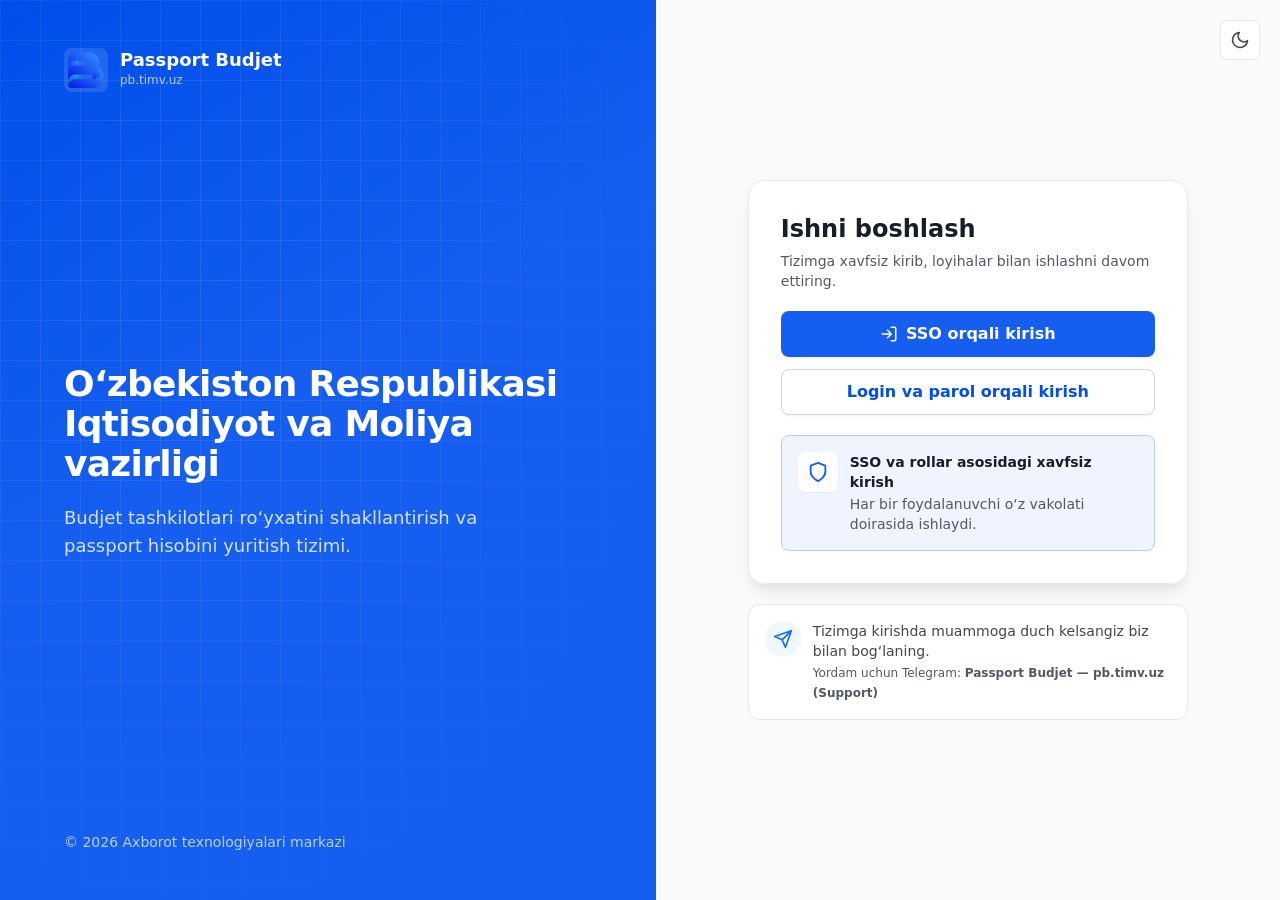
==== commit 692a8632: "chore: rename brand to "Passport Budjet" Update app.name (sidebar brand) and login/document titles f" ====
--- a/login.html
+++ b/login.html
@@ -3,7 +3,7 @@
 <head>
   <meta charset="UTF-8" />
   <meta name="viewport" content="width=device-width, initial-scale=1.0" />
-  <title>Tizimga kirish — Budjet Passport</title>
+  <title>Tizimga kirish — Passport Budjet</title>
   <link rel="icon" type="image/svg+xml" href="assets/img/Symbol.svg" />
   <link rel="stylesheet" href="assets/css/tokens.css" />
   <link rel="stylesheet" href="assets/css/base.css" />
@@ -22,7 +22,7 @@
         <div class="login__brand">
           <img src="assets/img/Symbol.svg" alt="" width="44" height="44" class="login__brand-mark" />
           <div>
-            <div class="login__brand-name">Budjet Passport</div>
+            <div class="login__brand-name">Passport Budjet</div>
             <div class="login__brand-sub">pb.timv.uz</div>
           </div>
         </div>
--- a/assets/css/components.css
+++ b/assets/css/components.css
@@ -51,19 +51,23 @@
 .badge--brand   { background: var(--utility-brand-50);    color: var(--utility-brand-700);   border-color: var(--utility-brand-200); }
 .badge--neutral { background: var(--bg-secondary);       color: var(--utility-gray-700);    border-color: var(--border-primary); }
 
-/* ---------- KPI Card ---------- */
+/* ---------- KPI / Stat card (refined, no icon box) ---------- */
 .kpi {
   background: var(--bg-primary); border: 1px solid var(--border-secondary);
-  border-radius: var(--radius-xl); padding: var(--spacing-2xl); box-shadow: var(--shadow-xs);
-  display: flex; flex-direction: column; gap: var(--spacing-md); min-width: 0;
-}
-.kpi__top { display: flex; align-items: flex-start; justify-content: space-between; gap: var(--spacing-md); }
-.kpi__label { color: var(--text-tertiary); font-weight: var(--font-weight-medium); font-size: var(--text-sm); }
-.kpi__icon { width: 40px; height: 40px; flex: none; border-radius: var(--radius-md); display: grid; place-items: center; background: var(--utility-brand-50); color: var(--utility-brand-600); border: 1px solid var(--utility-brand-100); }
-.kpi__icon .icon { width: 20px; height: 20px; }
-.kpi__value { font-size: var(--display-xs); line-height: var(--display-xs-lh); font-weight: var(--font-weight-semibold); color: var(--text-primary); font-variant-numeric: tabular-nums; }
-.kpi__foot { display: flex; align-items: center; justify-content: space-between; gap: var(--spacing-md); }
-.kpi__trend { display: inline-flex; align-items: center; gap: var(--spacing-xs); font-size: var(--text-xs); font-weight: var(--font-weight-medium); }
+  border-radius: var(--radius-lg); padding: var(--spacing-xl) var(--spacing-2xl);
+  display: flex; flex-direction: column; gap: var(--spacing-lg); min-width: 0; position: relative;
+  transition: border-color var(--transition-fast);
+}
+.kpi:hover { border-color: var(--border-primary); }
+.kpi__top { display: flex; align-items: center; gap: var(--spacing-sm); }
+.kpi__label { color: var(--text-tertiary); font-weight: var(--font-weight-semibold); font-size: var(--text-xs);
+  text-transform: uppercase; letter-spacing: 0.055em; }
+.kpi__icon { width: auto; height: auto; background: none; border: none; color: var(--fg-quaternary); display: inline-flex; }
+.kpi__icon .icon { width: 15px; height: 15px; }
+.kpi__value { font-size: var(--display-sm); line-height: 1.05; font-weight: var(--font-weight-semibold);
+  color: var(--text-primary); font-variant-numeric: tabular-nums; letter-spacing: -0.02em; }
+.kpi__foot { display: flex; align-items: center; gap: var(--spacing-md); min-height: 18px; }
+.kpi__trend { display: inline-flex; align-items: center; gap: var(--spacing-xs); font-size: var(--text-xs); font-weight: var(--font-weight-semibold); }
 .kpi__trend--up { color: var(--text-success-primary); }
 .kpi__trend--down { color: var(--text-error-primary); }
 .kpi__spark { width: 96px; height: 32px; flex: none; }
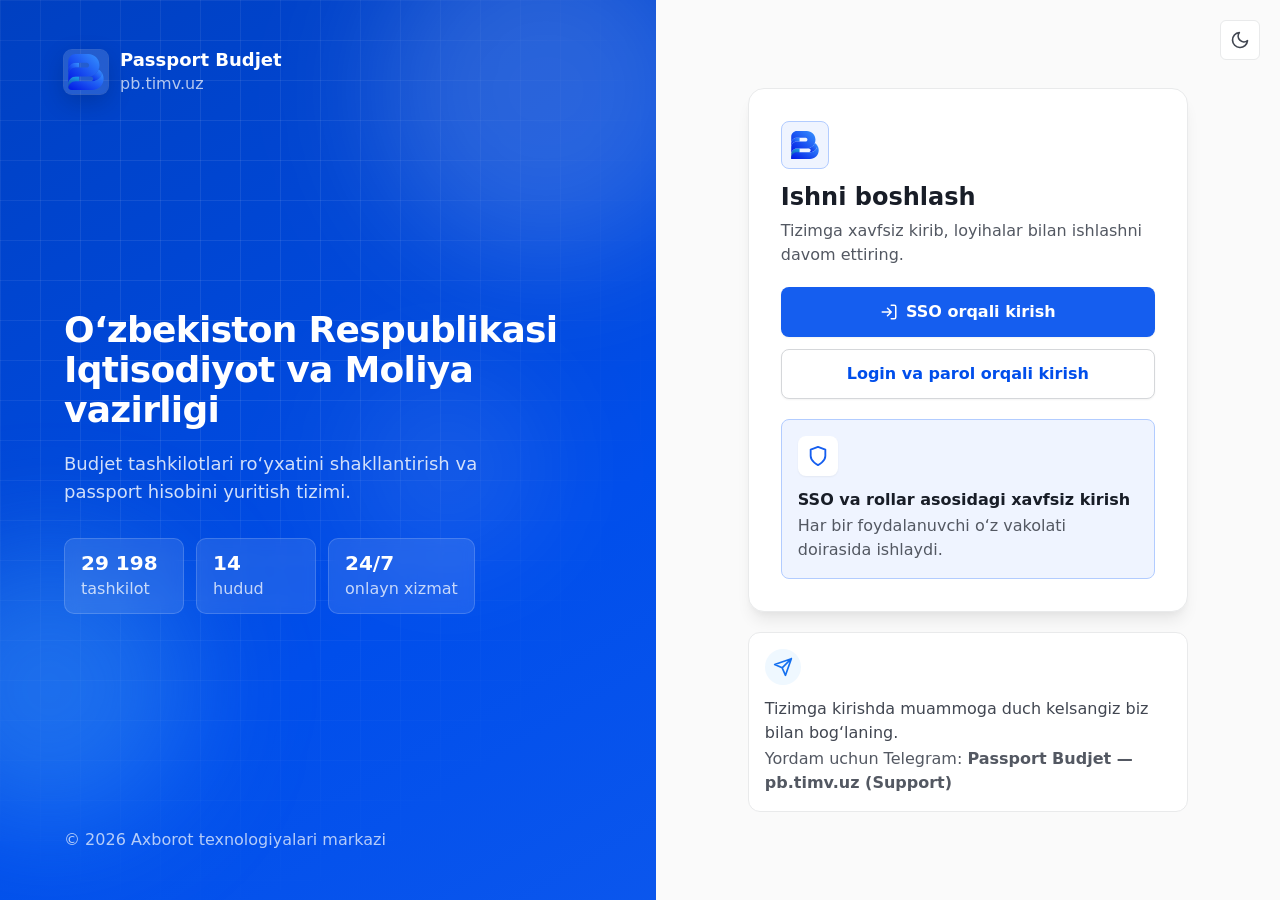
==== commit 41fefda3: "feat: modern login page with motion Login page refreshed to match the design system, with motion thr" ====
--- a/login.html
+++ b/login.html
@@ -18,8 +18,11 @@
     <!-- Hero / brand panel -->
     <aside class="login__hero">
       <div class="login__hero-grid" aria-hidden="true"></div>
+      <div class="login__orb login__orb--1" aria-hidden="true"></div>
+      <div class="login__orb login__orb--2" aria-hidden="true"></div>
+      <div class="login__orb login__orb--3" aria-hidden="true"></div>
       <div class="login__hero-inner">
-        <div class="login__brand">
+        <div class="login__brand anim anim-1">
           <img src="assets/img/Symbol.svg" alt="" width="44" height="44" class="login__brand-mark" />
           <div>
             <div class="login__brand-name">Passport Budjet</div>
@@ -27,10 +30,15 @@
           </div>
         </div>
         <div class="login__hero-body">
-          <h1 class="login__hero-title">O‘zbekiston Respublikasi Iqtisodiyot va Moliya vazirligi</h1>
-          <p class="login__hero-desc">Budjet tashkilotlari ro‘yxatini shakllantirish va passport hisobini yuritish tizimi.</p>
+          <h1 class="login__hero-title anim anim-2">O‘zbekiston Respublikasi Iqtisodiyot va Moliya vazirligi</h1>
+          <p class="login__hero-desc anim anim-3">Budjet tashkilotlari ro‘yxatini shakllantirish va passport hisobini yuritish tizimi.</p>
+          <div class="login__hero-stats anim anim-4">
+            <div class="login__stat"><b>29 198</b><span>tashkilot</span></div>
+            <div class="login__stat"><b>14</b><span>hudud</span></div>
+            <div class="login__stat"><b>24/7</b><span>onlayn xizmat</span></div>
+          </div>
         </div>
-        <div class="login__hero-foot">© 2026 Axborot texnologiyalari markazi</div>
+        <div class="login__hero-foot anim anim-5">© 2026 Axborot texnologiyalari markazi</div>
       </div>
     </aside>
 
@@ -38,14 +46,15 @@
     <main class="login__main">
       <button class="login__theme" type="button" id="theme-toggle" aria-label="Mavzu"></button>
 
-      <div class="login__card">
+      <div class="login__card anim anim-2">
         <div class="login__card-head">
-          <h2 class="login__title">Ishni boshlash</h2>
-          <p class="login__subtitle">Tizimga xavfsiz kirib, loyihalar bilan ishlashni davom ettiring.</p>
+          <div class="login__card-mark anim anim-3"><img src="assets/img/Symbol.svg" alt="" width="28" height="28" /></div>
+          <h2 class="login__title anim anim-3">Ishni boshlash</h2>
+          <p class="login__subtitle anim anim-4">Tizimga xavfsiz kirib, loyihalar bilan ishlashni davom ettiring.</p>
         </div>
 
         <!-- Primary actions -->
-        <div class="login__actions" id="actions">
+        <div class="login__actions anim anim-5" id="actions">
           <button class="btn btn--primary btn--lg" id="sso-btn" type="button">
             <span class="icon" aria-hidden="true"></span>
             <span>SSO orqali kirish</span>
@@ -70,7 +79,7 @@
         </form>
 
         <!-- Info box -->
-        <div class="login__info">
+        <div class="login__info anim anim-6">
           <div class="login__info-icon"></div>
           <div>
             <div class="login__info-title">SSO va rollar asosidagi xavfsiz kirish</div>
@@ -80,7 +89,7 @@
       </div>
 
       <!-- Telegram support -->
-      <div class="login__support">
+      <div class="login__support anim anim-7">
         <div class="login__support-icon"></div>
         <div>
           <div class="login__support-title">Tizimga kirishda muammoga duch kelsangiz biz bilan bog‘laning.</div>
--- a/assets/css/tokens.css
+++ b/assets/css/tokens.css
@@ -54,8 +54,9 @@
   --font-family-base: "Inter", "Segoe UI", system-ui, -apple-system, "Helvetica Neue", Arial, sans-serif;
   --font-family-mono: "SFMono-Regular", ui-monospace, Menlo, Monaco, Consolas, monospace;
 
-  --text-xs: 12px;    --text-xs-lh: 18px;
-  --text-sm: 14px;    --text-sm-lh: 20px;
+  /* Minimal font size loyihada 16px */
+  --text-xs: 16px;    --text-xs-lh: 22px;
+  --text-sm: 16px;    --text-sm-lh: 24px;
   --text-md: 16px;    --text-md-lh: 24px;
   --text-lg: 18px;    --text-lg-lh: 28px;
   --text-xl: 20px;    --text-xl-lh: 30px;
--- a/assets/css/base.css
+++ b/assets/css/base.css
@@ -61,6 +61,8 @@
 .items-center { align-items: center; }
 .items-start { align-items: flex-start; }
 .justify-between { justify-content: space-between; }
+.justify-end { justify-content: flex-end; }
+.gap-sm { gap: var(--spacing-sm); }
 .justify-center { justify-content: center; }
 .flex-wrap { flex-wrap: wrap; }
 .flex-1 { flex: 1 1 0%; }
--- a/assets/css/components.css
+++ b/assets/css/components.css
@@ -10,7 +10,8 @@
 /* ---------- Buttons (primary / secondary / tertiary hierarchy) ---------- */
 .btn {
   display: inline-flex; align-items: center; justify-content: center; gap: var(--spacing-md);
-  padding: var(--spacing-md) var(--spacing-lg);
+  min-height: 40px; /* md control — aligns with 44px inputs, 36px sm */
+  padding: var(--spacing-sm) var(--spacing-xl);
   border-radius: var(--radius-md);
   font-weight: var(--font-weight-semibold); font-size: var(--text-sm);
   border: 1px solid transparent; white-space: nowrap;
@@ -32,16 +33,17 @@
 .btn--danger { background: var(--bg-error-solid); color: var(--text-white); box-shadow: var(--shadow-xs); }
 .btn--danger:hover:not(:disabled) { background: var(--bg-error-solid-hover); }
 
-.btn--sm { padding: var(--spacing-sm) var(--spacing-lg); font-size: var(--text-xs); }
-.btn--icon { padding: var(--spacing-md); }
+.btn--sm { min-height: 36px; padding: var(--spacing-xs) var(--spacing-lg); font-size: var(--text-xs); }
+.btn--icon { padding: var(--spacing-md); min-width: 40px; }
+.btn--sm.btn--icon { min-width: 36px; }
 @media (max-width: 640px) { .btn__label-md { display: none; } }
 
 /* ---------- StatusBadge ---------- */
 .badge {
-  display: inline-flex; align-items: center; gap: var(--spacing-sm);
-  padding: 2px var(--spacing-md); border-radius: var(--radius-full);
-  font-size: var(--text-xs); line-height: var(--text-xs-lh); font-weight: var(--font-weight-medium);
-  border: 1px solid transparent; white-space: nowrap;
+  display: inline-flex; align-items: center; justify-content: center; gap: var(--spacing-sm);
+  padding: 3px var(--spacing-md); border-radius: var(--radius-full);
+  font-size: var(--text-xs); line-height: 1; font-weight: var(--font-weight-medium);
+  border: 1px solid transparent; white-space: nowrap; text-align: center;
 }
 .badge::before { content: ""; width: 6px; height: 6px; border-radius: var(--radius-full); background: currentColor; flex: none; }
 .badge--dotless::before { display: none; }
@@ -106,6 +108,7 @@
 .tabs { display: flex; align-items: center; gap: var(--spacing-xs); border-bottom: 1px solid var(--border-secondary); overflow-x: auto; scrollbar-width: none; }
 .tabs::-webkit-scrollbar { display: none; }
 .tab {
+  flex: none; /* keep intrinsic width; the bar scrolls instead of tabs overlapping */
   padding: var(--spacing-md) var(--spacing-lg); font-weight: var(--font-weight-semibold);
   color: var(--text-tertiary); font-size: var(--text-sm); white-space: nowrap;
   border-bottom: 2px solid transparent; margin-bottom: -1px;
@@ -117,34 +120,82 @@
 .segmented { display: inline-flex; padding: 2px; gap: 2px; background: var(--bg-secondary); border: 1px solid var(--border-secondary); border-radius: var(--radius-md); }
 .segmented__btn {
   display: inline-flex; align-items: center; gap: var(--spacing-xs);
-  padding: var(--spacing-xs) var(--spacing-md); border-radius: var(--radius-sm);
+  height: 30px; /* wrapper 2px pad + 1px border each side -> 36px sm control */
+  padding: 0 var(--spacing-md); border-radius: var(--radius-sm);
   font-size: var(--text-xs); font-weight: var(--font-weight-medium); color: var(--text-tertiary);
 }
 .segmented__btn .icon { width: 16px; height: 16px; }
 .segmented__btn.is-active { background: var(--bg-primary); color: var(--text-secondary); box-shadow: var(--shadow-xs); }
 
-/* ---------- FormField ---------- */
+/* ---------- FormField (modern) ---------- */
 .field { display: flex; flex-direction: column; gap: var(--spacing-sm); }
-.field__label { font-weight: var(--font-weight-medium); color: var(--text-secondary); font-size: var(--text-sm); display: flex; align-items: center; gap: var(--spacing-sm); }
+.field__label { font-weight: var(--font-weight-semibold); color: var(--text-secondary); font-size: var(--text-sm); display: flex; align-items: center; gap: var(--spacing-sm); }
 .field__label .req { color: var(--text-error-primary); }
 .field__badge { font-size: var(--text-xs); font-weight: var(--font-weight-medium); padding: 0 var(--spacing-sm); border-radius: var(--radius-xs); }
 .field__badge--fx { background: var(--bg-brand-primary); color: var(--utility-brand-700); }        /* computed */
 .field__badge--ro { background: var(--bg-secondary); color: var(--text-tertiary); }                 /* read-only */
 .input, .select, .textarea {
-  width: 100%; box-sizing: border-box;
-  padding: var(--spacing-md) var(--spacing-lg);
+  width: 100%; box-sizing: border-box; height: 44px;
+  padding: 0 var(--spacing-lg);
   background: var(--bg-primary); color: var(--text-primary);
   border: 1px solid var(--border-primary); border-radius: var(--radius-md);
-  box-shadow: var(--shadow-xs); transition: border-color var(--transition-fast), box-shadow var(--transition-fast);
-  font-size: var(--text-md);
-}
+  box-shadow: var(--shadow-xs);
+  transition: border-color var(--transition-fast), box-shadow var(--transition-fast), background var(--transition-fast);
+  font-size: var(--text-md); font-family: inherit;
+  -webkit-appearance: none; appearance: none;
+}
+.textarea { height: auto; padding: var(--spacing-md) var(--spacing-lg); min-height: 88px; resize: vertical; }
+.input:hover:not(:disabled), .select:hover:not(:disabled), .textarea:hover:not(:disabled) { border-color: var(--border-primary); background: var(--bg-primary-hover); }
 .input::placeholder { color: var(--text-placeholder); }
-.input:focus, .select:focus, .textarea:focus { outline: none; border-color: var(--border-brand); box-shadow: 0 0 0 4px var(--utility-brand-100); }
-.input:disabled, .select:disabled { background: var(--bg-disabled-subtle); color: var(--text-disabled); cursor: not-allowed; box-shadow: none; }
-.input.is-fx { background: var(--bg-brand-primary); color: var(--text-primary); border-style: dashed; border-color: var(--border-brand); }
+.input:focus, .select:focus, .textarea:focus { outline: none; border-color: var(--border-brand); background: var(--bg-primary); box-shadow: 0 0 0 3px var(--utility-brand-100), var(--shadow-xs); }
+.input:disabled, .select:disabled, .textarea:disabled { background: var(--bg-disabled-subtle); color: var(--text-disabled); cursor: not-allowed; box-shadow: none; }
+.input.is-fx { background: var(--bg-brand-primary); color: var(--text-primary); border-style: dashed; border-color: var(--border-brand); font-variant-numeric: tabular-nums; }
+/* custom select chevron */
+.select {
+  background-image: url("data:image/svg+xml,%3Csvg xmlns='http://www.w3.org/2000/svg' width='20' height='20' viewBox='0 0 24 24' fill='none' stroke='%23717680' stroke-width='2' stroke-linecap='round' stroke-linejoin='round'%3E%3Cpath d='M6 9l6 6 6-6'/%3E%3C/svg%3E");
+  background-repeat: no-repeat; background-position: right var(--spacing-lg) center; padding-right: var(--spacing-5xl);
+  cursor: pointer;
+}
+/* Custom select (modern dropdown) */
+.select-ui { position: relative; width: 100%; }
+.select-ui__control {
+  width: 100%; height: 44px; display: flex; align-items: center; justify-content: space-between; gap: var(--spacing-md);
+  padding: 0 var(--spacing-lg); background: var(--bg-primary); color: var(--text-primary);
+  border: 1px solid var(--border-primary); border-radius: var(--radius-md); box-shadow: var(--shadow-xs);
+  font-size: var(--text-md); text-align: left; cursor: pointer;
+  transition: border-color var(--transition-fast), box-shadow var(--transition-fast), background var(--transition-fast);
+}
+.select-ui__control:hover { background: var(--bg-primary-hover); }
+.select-ui.is-open .select-ui__control { border-color: var(--border-brand); box-shadow: 0 0 0 3px var(--utility-brand-100), var(--shadow-xs); background: var(--bg-primary); }
+.select-ui__value { overflow: hidden; text-overflow: ellipsis; white-space: nowrap; }
+.select-ui__value.is-placeholder { color: var(--text-placeholder); }
+.select-ui__chev { color: var(--fg-quaternary); flex: none; display: inline-flex; transition: transform var(--transition-fast); }
+.select-ui__chev .icon { width: 20px; height: 20px; }
+.select-ui.is-open .select-ui__chev { transform: rotate(180deg); }
+.select-ui.is-disabled { opacity: 1; }
+.select-ui.is-disabled .select-ui__control { background: var(--bg-disabled-subtle); color: var(--text-disabled); cursor: not-allowed; box-shadow: none; }
+.select-ui__panel {
+  position: absolute; left: 0; right: 0; top: calc(100% + 6px); z-index: 70;
+  background: var(--bg-primary); border: 1px solid var(--border-secondary); border-radius: var(--radius-md);
+  box-shadow: var(--shadow-lg); padding: var(--spacing-xs); max-height: 264px; overflow-y: auto;
+  opacity: 0; visibility: hidden; transform: translateY(-4px); transition: opacity var(--transition-fast), transform var(--transition-fast), visibility var(--transition-fast);
+}
+.select-ui.is-up .select-ui__panel { top: auto; bottom: calc(100% + 6px); transform: translateY(4px); }
+.select-ui.is-open .select-ui__panel { opacity: 1; visibility: visible; transform: translateY(0); }
+.select-ui__opt {
+  display: flex; align-items: center; justify-content: space-between; gap: var(--spacing-md);
+  padding: var(--spacing-md) var(--spacing-lg); border-radius: var(--radius-sm); cursor: pointer;
+  font-size: var(--text-sm); color: var(--text-secondary); transition: background var(--transition-fast);
+}
+.select-ui__opt:hover { background: var(--bg-primary-hover); color: var(--text-primary); }
+.select-ui__opt.is-sel { background: var(--utility-brand-50); color: var(--text-brand-secondary); font-weight: var(--font-weight-semibold); }
+.select-ui__opt-label { overflow: hidden; text-overflow: ellipsis; white-space: nowrap; }
+.select-ui__check { color: var(--fg-brand-primary); flex: none; width: 18px; height: 18px; }
+.select-ui__empty { padding: var(--spacing-md) var(--spacing-lg); color: var(--text-tertiary); font-size: var(--text-sm); }
+
 .field__hint { color: var(--text-tertiary); font-size: var(--text-xs); }
-.field__error { color: var(--text-error-primary); font-size: var(--text-xs); }
-.field.has-error .input { border-color: var(--border-error); box-shadow: 0 0 0 4px var(--utility-error-100); }
+.field__error { color: var(--text-error-primary); font-size: var(--text-xs); display: flex; align-items: center; gap: var(--spacing-xs); }
+.field.has-error .input, .field.has-error .select { border-color: var(--border-error); box-shadow: 0 0 0 3px var(--utility-error-100); }
 
 /* ---------- EmptyState (single unified style) ---------- */
 .empty { display: flex; flex-direction: column; align-items: center; text-align: center; padding: var(--spacing-6xl) var(--spacing-2xl); gap: var(--spacing-md); }
@@ -166,6 +217,7 @@
 .drawer__title { font-weight: var(--font-weight-semibold); font-size: var(--text-lg); color: var(--text-primary); }
 .drawer__desc { color: var(--text-tertiary); font-size: var(--text-sm); margin-top: 2px; }
 .drawer__body { flex: 1; overflow-y: auto; padding: var(--spacing-2xl); display: flex; flex-direction: column; gap: var(--spacing-xl); }
+.drawer__body > * { flex-shrink: 0; }   /* children keep full height; the drawer scrolls, not each table */
 .drawer__foot { display: flex; gap: var(--spacing-md); padding: var(--spacing-xl) var(--spacing-2xl); border-top: 1px solid var(--border-secondary); }
 .drawer__foot .btn { flex: 1; }
 .icon-btn { width: 36px; height: 36px; border-radius: var(--radius-sm); display: grid; place-items: center; color: var(--fg-quaternary); flex: none; }
--- a/assets/css/login.css
+++ b/assets/css/login.css
@@ -1,5 +1,5 @@
 /* ==========================================================================
-   Login page — modern split layout. Uses design tokens only.
+   Login page — zamonaviy split layout + motion. Faqat dizayn tokenlari.
    ========================================================================== */
 .login {
   min-height: 100vh; min-height: 100dvh;
@@ -7,10 +7,35 @@
   background: var(--bg-secondary);
 }
 
+/* ---------- Motion tizimi ---------- */
+@keyframes lg-fade-up { from { opacity: 0; transform: translateY(18px); } to { opacity: 1; transform: translateY(0); } }
+@keyframes lg-pop { from { opacity: 0; transform: translateY(22px) scale(0.985); } to { opacity: 1; transform: translateY(0) scale(1); } }
+@keyframes lg-grad { 0% { background-position: 0% 50%; } 50% { background-position: 100% 50%; } 100% { background-position: 0% 50%; } }
+@keyframes lg-orb { 0%, 100% { transform: translate3d(0, 0, 0) scale(1); } 50% { transform: translate3d(24px, -30px, 0) scale(1.08); } }
+@keyframes lg-orb2 { 0%, 100% { transform: translate3d(0, 0, 0) scale(1); } 50% { transform: translate3d(-30px, 22px, 0) scale(0.94); } }
+@keyframes lg-float { 0%, 100% { transform: translateY(0); } 50% { transform: translateY(-6px); } }
+
+.anim { opacity: 0; animation: lg-fade-up 0.65s cubic-bezier(0.16, 1, 0.3, 1) forwards; }
+.anim-1 { animation-delay: 0.05s; }
+.anim-2 { animation-delay: 0.15s; }
+.anim-3 { animation-delay: 0.25s; }
+.anim-4 { animation-delay: 0.35s; }
+.anim-5 { animation-delay: 0.45s; }
+.anim-6 { animation-delay: 0.55s; }
+.anim-7 { animation-delay: 0.65s; }
+.login__card.anim { animation-name: lg-pop; }
+
+@media (prefers-reduced-motion: reduce) {
+  .anim, .login__orb, .login__hero, .login__brand-mark, .login__card-mark { animation: none !important; opacity: 1 !important; transform: none !important; }
+  * { transition-duration: 0.01ms !important; }
+}
+
 /* ---------- Hero / brand panel ---------- */
 .login__hero {
   position: relative; overflow: hidden;
-  background: linear-gradient(150deg, var(--utility-brand-700) 0%, var(--utility-brand-600) 45%, var(--utility-blue-dark-600, #155eef) 100%);
+  background: linear-gradient(150deg, var(--utility-brand-800, #1849a9) 0%, var(--utility-brand-700) 30%, var(--utility-brand-600) 60%, var(--utility-blue-dark-600, #155eef) 100%);
+  background-size: 220% 220%;
+  animation: lg-grad 16s ease-in-out infinite;
   color: #fff; display: flex;
 }
 .login__hero-grid {
@@ -22,17 +47,38 @@
   mask-image: radial-gradient(ellipse at 30% 30%, #000 20%, transparent 75%);
   -webkit-mask-image: radial-gradient(ellipse at 30% 30%, #000 20%, transparent 75%);
 }
+.login__orb { position: absolute; border-radius: 50%; filter: blur(60px); pointer-events: none; }
+.login__orb--1 { width: 340px; height: 340px; top: -80px; right: -60px; background: rgba(255, 255, 255, 0.16); animation: lg-orb 11s ease-in-out infinite; }
+.login__orb--2 { width: 280px; height: 280px; bottom: 8%; left: -90px; background: rgba(83, 177, 253, 0.35); animation: lg-orb2 14s ease-in-out infinite; }
+.login__orb--3 { width: 180px; height: 180px; top: 42%; right: 18%; background: rgba(255, 255, 255, 0.10); animation: lg-orb 18s ease-in-out infinite reverse; }
+
 .login__hero-inner {
   position: relative; z-index: 1; display: flex; flex-direction: column;
   padding: var(--spacing-6xl) var(--spacing-7xl); width: 100%; max-width: 640px;
 }
 .login__brand { display: flex; align-items: center; gap: var(--spacing-lg); }
-.login__brand-mark { border-radius: var(--radius-md); background: rgba(255,255,255,0.12); padding: 4px; }
+.login__brand-mark {
+  border-radius: var(--radius-md); background: rgba(255,255,255,0.14); padding: 4px;
+  box-shadow: 0 0 0 1px rgba(255,255,255,0.18), 0 8px 24px rgba(0,0,0,0.18);
+  animation: lg-float 6s ease-in-out infinite;
+}
 .login__brand-name { font-weight: var(--font-weight-bold); font-size: var(--text-lg); }
 .login__brand-sub { font-size: var(--text-xs); color: rgba(255,255,255,0.7); }
 .login__hero-body { margin-top: auto; margin-bottom: auto; padding: var(--spacing-7xl) 0; }
 .login__hero-title { font-size: var(--display-md); line-height: 1.12; font-weight: var(--font-weight-bold); letter-spacing: -0.02em; }
 .login__hero-desc { margin-top: var(--spacing-2xl); font-size: var(--text-lg); line-height: var(--text-lg-lh); color: rgba(255,255,255,0.82); max-width: 460px; }
+
+.login__hero-stats { display: flex; gap: var(--spacing-lg); margin-top: var(--spacing-4xl); flex-wrap: wrap; }
+.login__stat {
+  display: flex; flex-direction: column; gap: 2px; min-width: 120px;
+  padding: var(--spacing-lg) var(--spacing-xl);
+  background: rgba(255,255,255,0.10); border: 1px solid rgba(255,255,255,0.16);
+  border-radius: var(--radius-lg); backdrop-filter: blur(6px);
+  transition: background var(--transition-fast), transform var(--transition-fast);
+}
+.login__stat:hover { background: rgba(255,255,255,0.16); transform: translateY(-2px); }
+.login__stat b { font-size: var(--text-xl); font-weight: var(--font-weight-bold); }
+.login__stat span { font-size: var(--text-xs); color: rgba(255,255,255,0.75); }
 .login__hero-foot { font-size: var(--text-sm); color: rgba(255,255,255,0.7); }
 
 /* ---------- Auth panel ---------- */
@@ -44,8 +90,9 @@
   position: absolute; top: var(--spacing-2xl); right: var(--spacing-2xl);
   width: 40px; height: 40px; border-radius: var(--radius-sm); color: var(--fg-secondary);
   display: grid; place-items: center; border: 1px solid var(--border-secondary); background: var(--bg-primary);
+  transition: transform var(--transition-fast), background var(--transition-fast);
 }
-.login__theme:hover { background: var(--bg-primary-hover); }
+.login__theme:hover { background: var(--bg-primary-hover); transform: rotate(12deg); }
 .login__theme .icon { width: 20px; height: 20px; }
 
 .login__card {
@@ -53,18 +100,32 @@
   background: var(--bg-primary); border: 1px solid var(--border-secondary);
   border-radius: var(--radius-2xl); box-shadow: var(--shadow-lg);
   padding: var(--spacing-4xl);
+  transition: box-shadow var(--transition-base);
 }
+.login__card:hover { box-shadow: var(--shadow-xl); }
 .login__card-head { margin-bottom: var(--spacing-2xl); }
+.login__card-mark {
+  width: 48px; height: 48px; border-radius: var(--radius-md); display: grid; place-items: center;
+  background: var(--utility-brand-50); border: 1px solid var(--utility-brand-200);
+  margin-bottom: var(--spacing-lg); animation-name: lg-pop;
+}
 .login__title { font-size: var(--display-xs); line-height: var(--display-xs-lh); font-weight: var(--font-weight-semibold); color: var(--text-primary); }
 .login__subtitle { margin-top: var(--spacing-sm); color: var(--text-tertiary); }
 
 .login__actions { display: flex; flex-direction: column; gap: var(--spacing-lg); }
 .btn--lg { padding: var(--spacing-lg) var(--spacing-xl); font-size: var(--text-md); border-radius: var(--radius-md); }
+.login__actions .btn, .login__form .btn {
+  transition: transform var(--transition-fast), box-shadow var(--transition-fast), background var(--transition-fast);
+}
+.login__actions .btn:hover, .login__form .btn--primary:hover { transform: translateY(-1px); box-shadow: var(--shadow-md); }
+.login__actions .btn:active, .login__form .btn:active { transform: translateY(0) scale(0.985); box-shadow: var(--shadow-xs); }
 .login__ghost-brand { color: var(--text-brand-secondary); }
 .login__ghost-brand:hover { color: var(--text-brand-secondary-hover, var(--text-brand-secondary)); }
 
 .login__form { display: flex; flex-direction: column; gap: var(--spacing-xl); }
 .login__form .btn--tertiary { align-self: center; }
+.login__form.anim-in { animation: lg-fade-up 0.4s cubic-bezier(0.16, 1, 0.3, 1); }
+.login__actions.anim-in { animation: lg-fade-up 0.4s cubic-bezier(0.16, 1, 0.3, 1); }
 
 .login__info {
   display: flex; gap: var(--spacing-lg); align-items: flex-start;
@@ -80,7 +141,9 @@
 .login__support {
   width: 100%; max-width: 440px; display: flex; gap: var(--spacing-lg); align-items: flex-start;
   padding: var(--spacing-xl); background: var(--bg-primary); border: 1px solid var(--border-secondary); border-radius: var(--radius-xl);
+  transition: border-color var(--transition-fast), box-shadow var(--transition-fast);
 }
+.login__support:hover { border-color: var(--border-primary); box-shadow: var(--shadow-sm); }
 .login__support-icon { width: 36px; height: 36px; flex: none; border-radius: var(--radius-full); display: grid; place-items: center; background: var(--utility-blue-50, #eff8ff); color: var(--utility-blue-600, #1570ef); }
 .login__support-icon .icon { width: 20px; height: 20px; }
 .login__support-title { font-weight: var(--font-weight-medium); color: var(--text-secondary); font-size: var(--text-sm); }
@@ -93,5 +156,10 @@
   .login__main { min-height: 100dvh; }
 }
 @media (max-width: 480px) {
+  .login__main { padding: var(--spacing-xl); gap: var(--spacing-xl); }
   .login__card { padding: var(--spacing-2xl); }
+  .login__card, .login__support { max-width: 100%; }
 }
+.login, .login__main { overflow-x: clip; }
+.login__card, .login__support, .login__info { min-width: 0; }
+.login__info, .login__support { flex-wrap: wrap; }
